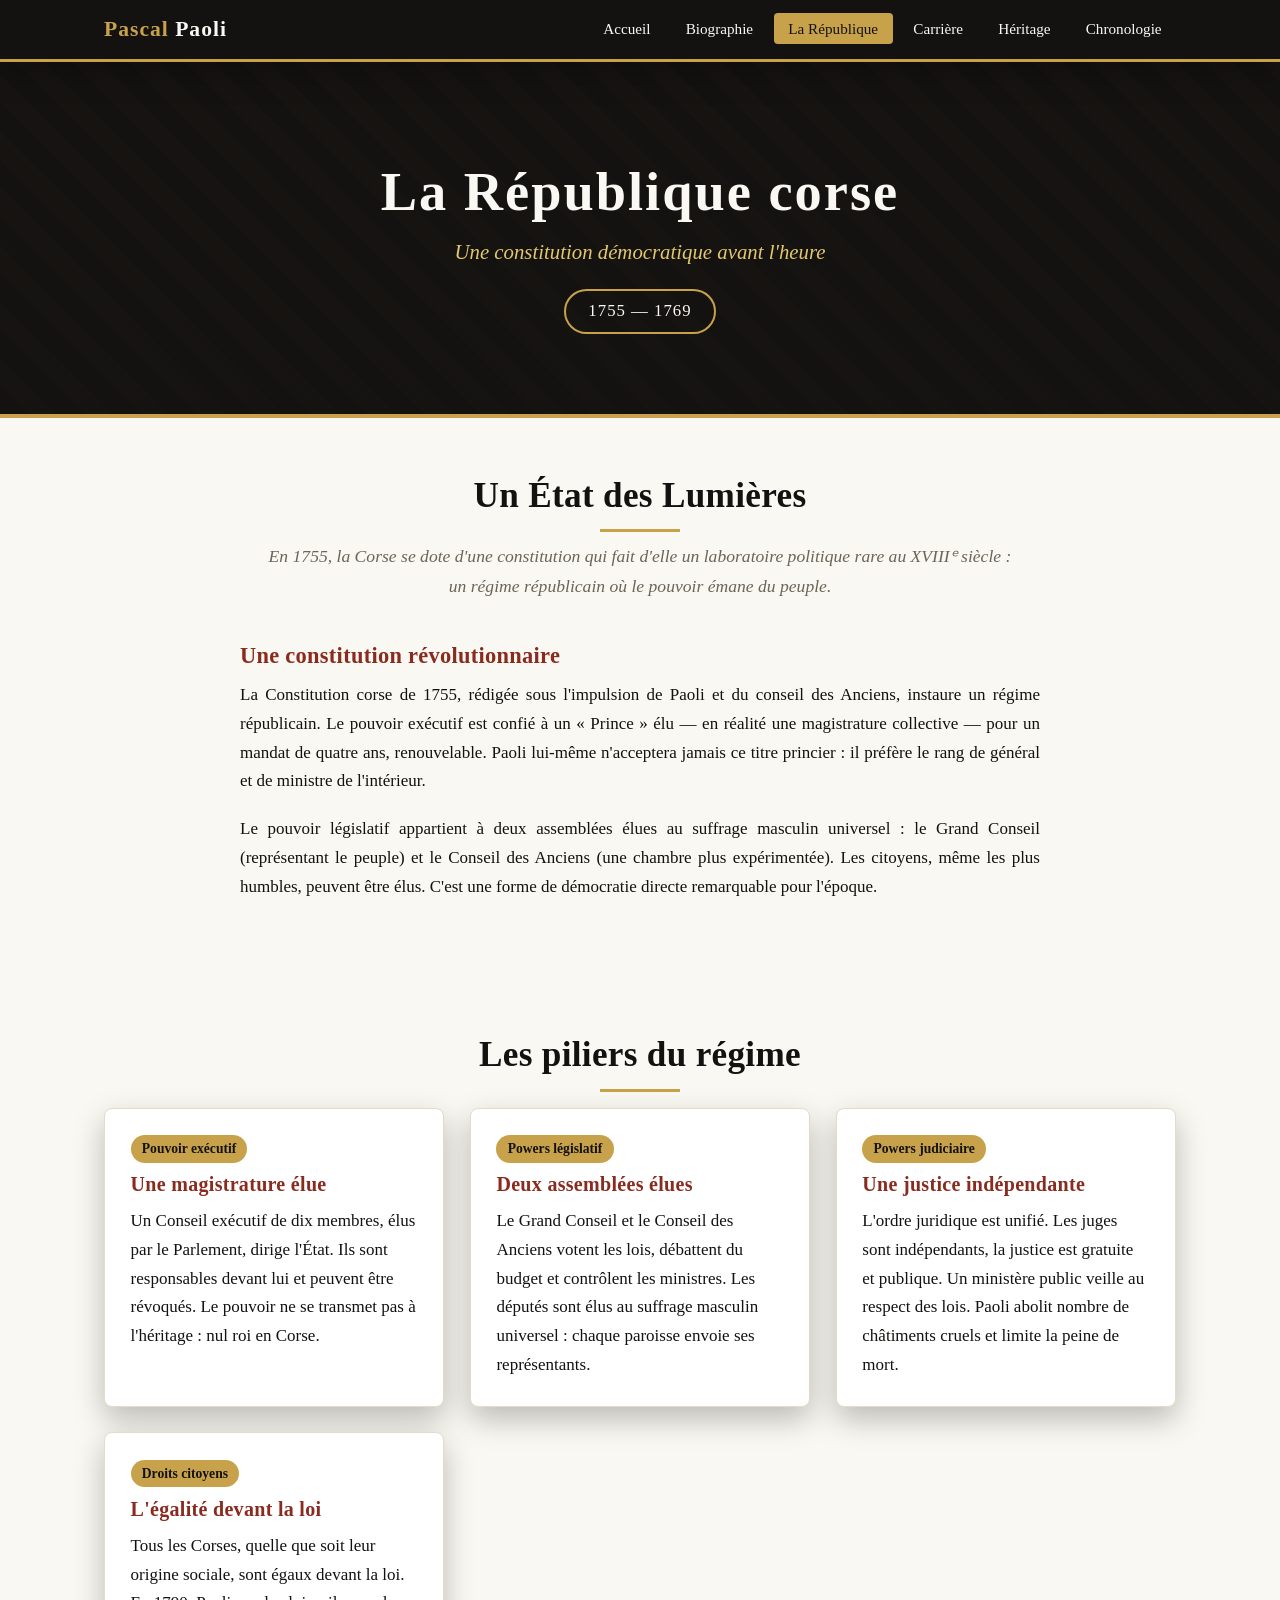
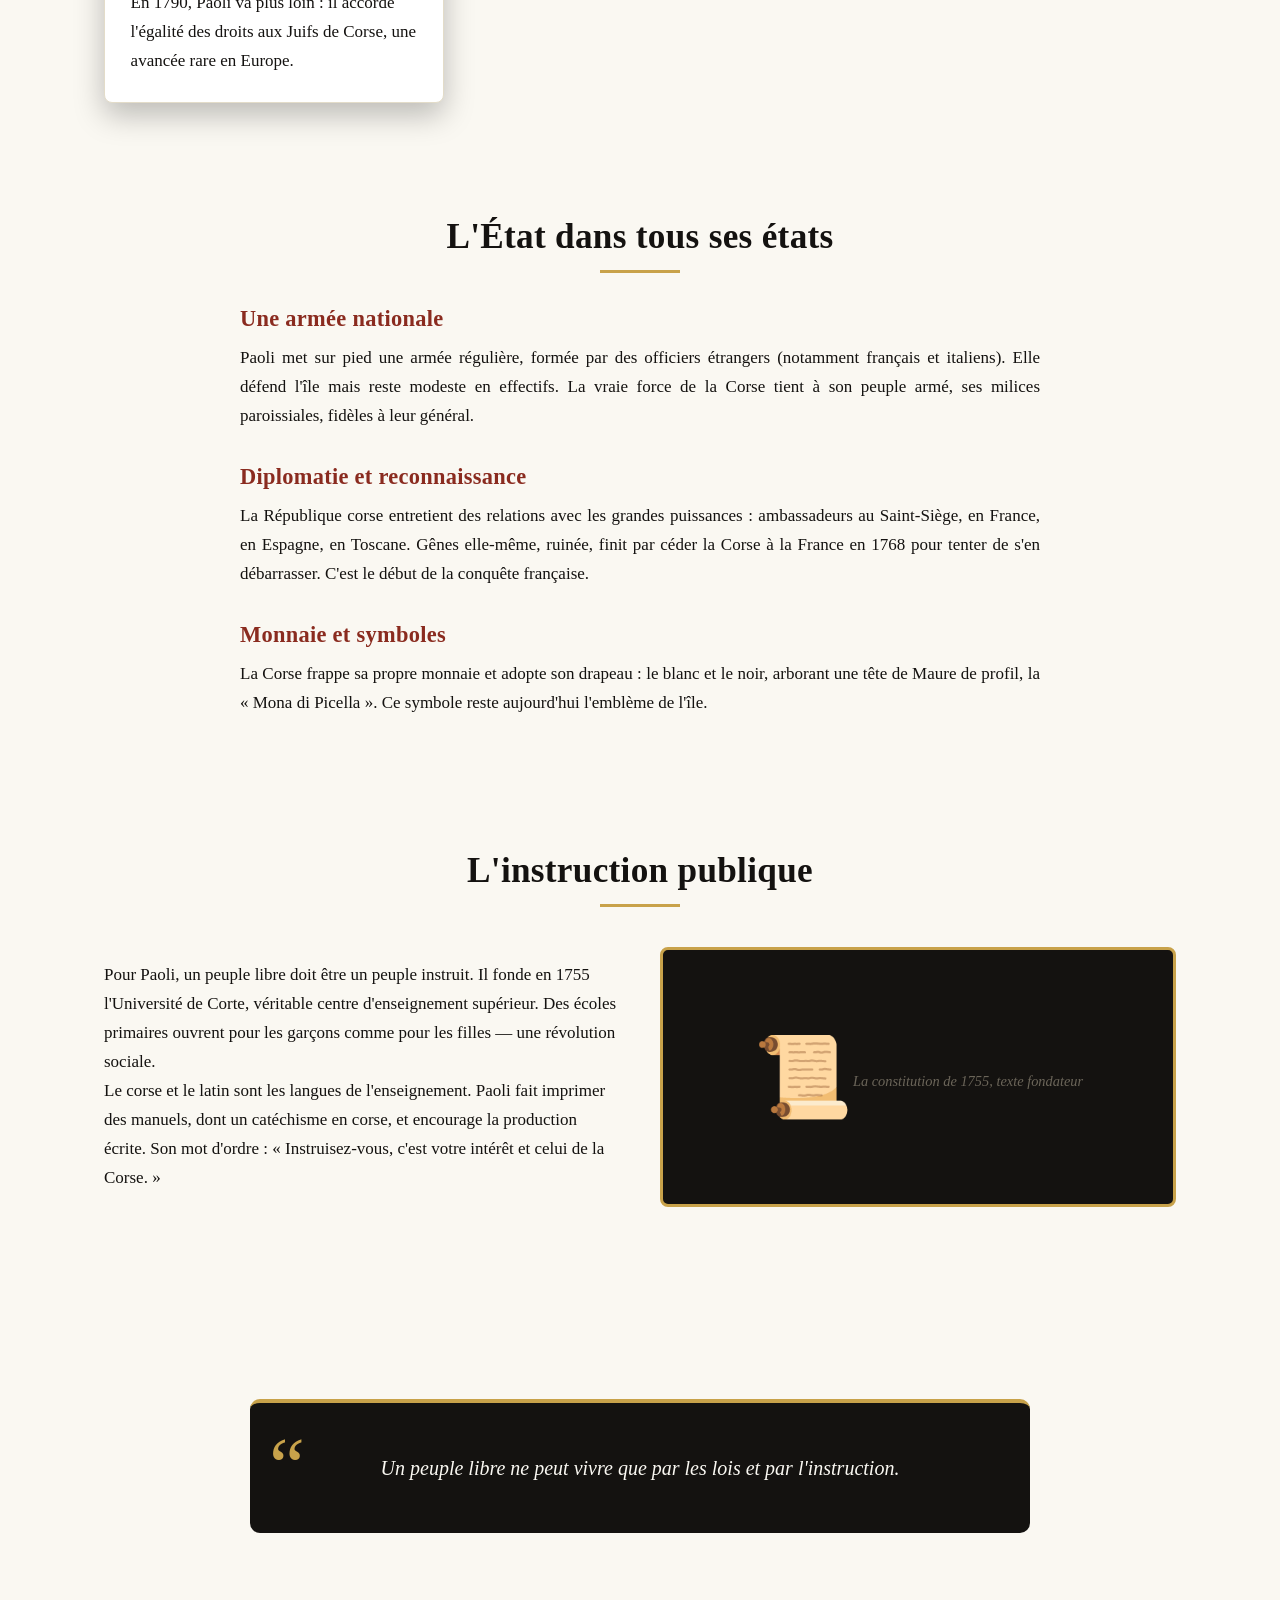
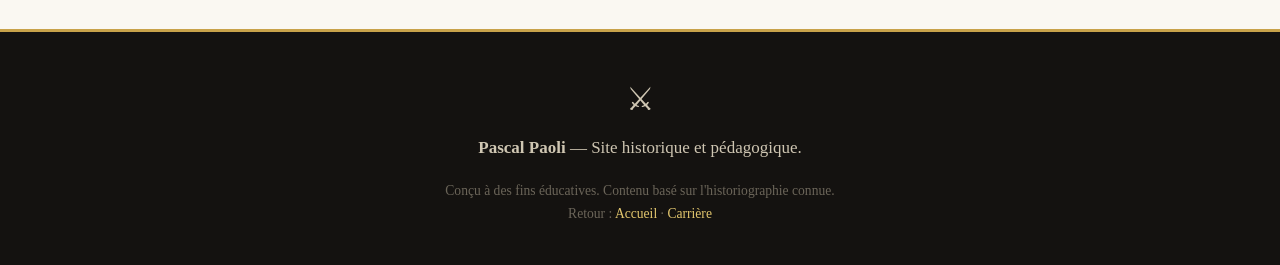
==== republique.html @ 72047bb4 "Page République corse\n</parameter> <parameter=owner> Dorian2B" ====
<!DOCTYPE html>
<html lang="fr">
<head>
  <meta charset="UTF-8">
  <meta name="viewport" content="width=device-width, initial-scale=1.0">
  <title>La République corse — Pascal Paoli</title>
  <meta name="description" content="Les institutions de la République corse sous Pascal Paoli : constitution de 1755, séparation des pouvoirs et démocratie.">
  <link rel="stylesheet" href="css/style.css">
</head>
<body>

  <nav>
    <div class="nav-container">
      <div class="nav-logo">Pascal <span>Paoli</span></div>
      <button class="menu-toggle" aria-label="Ouvrir le menu">☰</button>
      <ul class="nav-links">
        <li><a href="index.html">Accueil</a></li>
        <li><a href="biographie.html">Biographie</a></li>
        <li><a href="republique.html">La République</a></li>
        <li><a href="carriere.html">Carrière</a></li>
        <li><a href="heritage.html">Héritage</a></li>
        <li><a href="chronologie.html">Chronologie</a></li>
      </ul>
    </div>
  </nav>

  <header class="hero">
    <h1>La République corse</h1>
    <p class="sous-titre">Une constitution démocratique avant l'heure</p>
    <span class="dates">1755 — 1769</span>
  </header>

  <main>
    <section class="container">
      <h2 class="section-title">Un État des Lumières</h2>
      <p class="section-lede">
        En 1755, la Corse se dote d'une constitution qui fait d'elle un laboratoire
        politique rare au XVIIIᵉ siècle : un régime républicain où le pouvoir émane
        du peuple.
      </p>

      <div class="prose">
        <h3>Une constitution révolutionnaire</h3>
        <p>
          La Constitution corse de 1755, rédigée sous l'impulsion de Paoli et du conseil
          des Anciens, instaure un régime républicain. Le pouvoir exécutif est confié à un
          « Prince » élu — en réalité une magistrature collective — pour un mandat de quatre
          ans, renouvelable. Paoli lui-même n'acceptera jamais ce titre princier : il préfère
          le rang de général et de ministre de l'intérieur.
        </p>
        <p>
          Le pouvoir législatif appartient à deux assemblées élues au suffrage masculin
          universel : le Grand Conseil (représentant le peuple) et le Conseil des Anciens
          (une chambre plus expérimentée). Les citoyens, même les plus humbles, peuvent
          être élus. C'est une forme de démocratie directe remarquable pour l'époque.
        </p>
      </div>
    </section>

    <section class="container">
      <h2 class="section-title">Les piliers du régime</h2>
      <div class="grid">
        <article class="card">
          <span class="annee">Pouvoir exécutif</span>
          <h3>Une magistrature élue</h3>
          <p>
            Un Conseil exécutif de dix membres, élus par le Parlement, dirige l'État.
            Ils sont responsables devant lui et peuvent être révoqués. Le pouvoir ne se
            transmet pas à l'héritage : nul roi en Corse.
          </p>
        </article>

        <article class="card">
          <span class="annee">Powers législatif</span>
          <h3>Deux assemblées élues</h3>
          <p>
            Le Grand Conseil et le Conseil des Anciens votent les lois, débattent du
            budget et contrôlent les ministres. Les députés sont élus au suffrage
            masculin universel : chaque paroisse envoie ses représentants.
          </p>
        </article>

        <article class="card">
          <span class="annee">Powers judiciaire</span>
          <h3>Une justice indépendante</h3>
          <p>
            L'ordre juridique est unifié. Les juges sont indépendants, la justice est
            gratuite et publique. Un ministère public veille au respect des lois. Paoli
            abolit nombre de châtiments cruels et limite la peine de mort.
          </p>
        </article>

        <article class="card">
          <span class="annee">Droits citoyens</span>
          <h3>L'égalité devant la loi</h3>
          <p>
            Tous les Corses, quelle que soit leur origine sociale, sont égaux devant
            la loi. En 1790, Paoli va plus loin : il accorde l'égalité des droits aux
            Juifs de Corse, une avancée rare en Europe.
          </p>
        </article>
      </div>
    </section>

    <section class="container">
      <h2 class="section-title">L'État dans tous ses états</h2>
      <div class="prose">
        <h3>Une armée nationale</h3>
        <p>
          Paoli met sur pied une armée régulière, formée par des officiers étrangers
          (notamment français et italiens). Elle défend l'île mais reste modeste en
          effectifs. La vraie force de la Corse tient à son peuple armé, ses milices
          paroissiales, fidèles à leur général.
        </p>

        <h3>Diplomatie et reconnaissance</h3>
        <p>
          La République corse entretient des relations avec les grandes puissances :
          ambassadeurs au Saint-Siège, en France, en Espagne, en Toscane. Gênes elle-même,
          ruinée, finit par céder la Corse à la France en 1768 pour tenter de s'en
          débarrasser. C'est le début de la conquête française.
        </p>

        <h3>Monnaie et symboles</h3>
        <p>
          La Corse frappe sa propre monnaie et adopte son drapeau : le blanc et le noir,
          arborant une tête de Maure de profil, la « Mona di Picella ». Ce symbole reste
          aujourd'hui l'emblème de l'île.
        </p>
      </div>
    </section>

    <section class="container">
      <h2 class="section-title">L'instruction publique</h2>
      <div class="bloc-double">
        <div class="texte">
          <p>
            Pour Paoli, un peuple libre doit être un peuple instruit. Il fonde en 1755
            l'Université de Corte, véritable centre d'enseignement supérieur. Des écoles
            primaires ouvrent pour les garçons comme pour les filles — une révolution sociale.
          </p>
          <p>
            Le corse et le latin sont les langues de l'enseignement. Paoli fait imprimer
            des manuels, dont un catéchisme en corse, et encourage la production écrite.
            Son mot d'ordre : « Instruisez-vous, c'est votre intérêt et celui de la Corse. »
          </p>
        </div>
        <figure class="bloc-image">
          <div class="portrait">📜</div>
          <figcaption>La constitution de 1755, texte fondateur</figcaption>
        </figure>
      </div>
    </section>

    <section class="container">
      <blockquote class="quote">
        <p>Un peuple libre ne peut vivre que par les lois et par l'instruction.</p>
        <cite — attribué à Pascal Paoli</cite>
      </blockquote>
    </section>
  </main>

  <footer>
    <div class="blason">⚔</div>
    <p><strong>Pascal Paoli</strong> — Site historique et pédagogique.</p>
    <p class="petit">Conçu à des fins éducatives. Contenu basé sur l'historiographie connue.<br>
      Retour&nbsp;: <a href="index.html">Accueil</a> &middot; <a href="carriere.html">Carrière</a></p>
  </footer>

  <script src="js/script.js"></script>
</body>
</html>
---- css/style.css ----
/* ============================================================
   Pascal Paoli — Feuille de style
   Thème : sobre, historique, inspiré du drapeau corse.
   ============================================================ */
:root {
  --noir: #141210; --noir-doux: #1f1b17; --blanc: #faf8f2;
  --or: #c8a24a; --or-clair: #e3c76e; --rouge: #8a2b1f; --gris: #6b6559;
  --max-width: 1120px; --ombrure: 0 12px 30px rgba(0,0,0,0.25);
}
* { margin: 0; padding: 0; box-sizing: border-box; }
html { scroll-behavior: smooth; }
body {
  font-family: Georgia,"Times New Roman",serif; color: var(--noir);
  background: var(--blanc); line-height: 1.7; font-size: 17px;
}
h1,h2,h3,h4 {
  font-family:"Palatino Linotype","Book Antiqua",Georgia,serif;
  color: var(--noir); line-height: 1.25; letter-spacing: 0.3px;
}
a { color: var(--rouge); text-decoration: none; transition: color .2s; }
a:hover { color: var(--or); }
img { max-width: 100%; height: auto; display: block; }
nav {
  position: sticky; top: 0; z-index: 100; background: var(--noir);
  color: var(--blanc); border-bottom: 3px solid var(--or); box-shadow: var(--ombrure);
}
.nav-container {
  max-width: var(--max-width); margin: 0 auto; display: flex;
  align-items: center; justify-content: space-between; padding: .7rem 1.5rem; flex-wrap: wrap;
}
.nav-logo { font-family:"Palatino Linotype",serif; font-size: 1.35rem; font-weight: bold; color: var(--or); letter-spacing: 1px; }
.nav-logo span { color: var(--blanc); }
.nav-links { display: flex; gap: .4rem; list-style: none; flex-wrap: wrap; }
.nav-links a {
  color: var(--blanc); padding: .45rem .9rem; border-radius: 4px;
  font-size: .95rem; transition: all .2s;
}
.nav-links a:hover, .nav-links a.active { background: var(--or); color: var(--noir); }
.menu-toggle { display: none; background: none; border: none; color: var(--or); font-size: 1.6rem; cursor: pointer; }
.hero {
  background: linear-gradient(rgba(20,18,16,.78),rgba(20,18,16,.85)),
    repeating-linear-gradient(45deg,var(--noir) 0 20px,var(--noir-doux) 20px 40px);
  color: var(--blanc); text-align: center; padding: 6rem 1.5rem 5rem; border-bottom: 4px solid var(--or);
}
.hero h1 { font-size: 3.4rem; color: var(--blanc); letter-spacing: 2px; margin-bottom: .5rem; }
.hero .sous-titre { font-size: 1.3rem; color: var(--or-clair); font-style: italic; margin-bottom: 1.2rem; }
.hero .dates {
  display: inline-block; border: 2px solid var(--or); padding: .4rem 1.4rem;
  border-radius: 30px; font-size: 1.05rem; letter-spacing: 1px;
}
.hero p.intro { max-width: 720px; margin: 1.8rem auto 0; font-size: 1.1rem; color: #e6dfcf; }
.container { max-width: var(--max-width); margin: 0 auto; padding: 3.5rem 1.5rem; }
.section-title {
  font-size: 2.2rem; text-align: center; margin-bottom: .6rem; color: var(--noir); position: relative;
}
.section-title::after { content:""; display:block; width:80px; height:3px; background:var(--or); margin:.7rem auto 0; }
.section-lede {
  text-align: center; max-width: 760px; margin: 0 auto 2.5rem;
  color: var(--gris); font-style: italic; font-size: 1.1rem;
}
.grid { display: grid; gap: 1.6rem; grid-template-columns: repeat(auto-fit,minmax(280px,1fr)); margin-top: 1rem; }
.card {
  background:#fff; border:1px solid #e3dcc9; border-radius:8px; padding:1.6rem;
  box-shadow: var(--ombrure); transition: transform .2s, box-shadow .2s;
}
.card:hover { transform: translateY(-4px); box-shadow: 0 18px 40px rgba(0,0,0,.3); }
.card h3 { color: var(--rouge); margin-bottom:.6rem; font-size:1.25rem; }
.card .annee {
  display:inline-block; background:var(--or); color:var(--noir); padding:.15rem .7rem;
  border-radius:20px; font-size:.85rem; font-weight:bold; margin-bottom:.6rem;
}
.prose { max-width: 800px; margin: 0 auto; }
.prose p { margin-bottom: 1.2rem; text-align: justify; }
.prose h3 { font-size:1.4rem; color:var(--rouge); margin:2rem 0 .7rem; }
.bloc-double { display:grid; grid-template-columns:1fr 1fr; gap:2.5rem; align-items:center; margin:2.5rem 0; }
.bloc-double .texte h3 { font-size:1.6rem; color:var(--rouge); margin-bottom:.8rem; }
.bloc-image {
  background:var(--noir); border:3px solid var(--or); border-radius:8px; padding:1rem;
  text-align:center; color:var(--or-clair); min-height:260px; display:flex; align-items:center; justify-content:center;
}
.bloc-image .portrait { font-size:5rem; line-height:1; }
.bloc-image figcaption { font-style:italic; font-size:.9rem; color:var(--gris); margin-top:.6rem; }
.timeline { position:relative; max-width:800px; margin:1rem auto 0; padding-left:2.5rem; border-left:3px solid var(--or); }
.timeline-item {
  position:relative; margin-bottom:2rem; padding:1rem 1.4rem; background:#fff;
  border-radius:8px; box-shadow:var(--ombrure); border:1px solid #e3dcc9;
}
.timeline-item::before {
  content:""; position:absolute; left:-2.95rem; top:1.4rem; width:14px; height:14px;
  background:var(--or); border-radius:50%; border:3px solid var(--noir);
}
.timeline-item .annee { font-weight:bold; color:var(--rouge); font-size:1.1rem; }
.timeline-item h4 { margin:.3rem 0; font-size:1.15rem; }
.quote {
  max-width:780px; margin:2.5rem auto; text-align:center; padding:2rem; background:var(--noir);
  color:var(--blanc); border-radius:10px; border-top:4px solid var(--or); position:relative;
}
.quote::before {
  content:"“"; font-size:5rem; color:var(--or); position:absolute; top:-.3rem; left:1.2rem;
  font-family:Georgia,serif;
}
.quote p { font-style:italic; font-size:1.25rem; padding-top:1rem; }
.quote cite { display:block; margin-top:1rem; color:var(--or-clair); font-size:1rem; }
table {
  width:100%; border-collapse:collapse; margin-top:1.5rem; background:#fff;
  box-shadow:var(--ombrure); border-radius:8px; overflow:hidden;
}
th,td { padding:.9rem 1.2rem; text-align:left; border-bottom:1px solid #e3dcc9; }
th { background:var(--noir); color:var(--or); font-family:"Palatino Linotype",serif; }
th:hover { background:var(--noir-doux); }
tr:hover td { background:#f7f1e3; }
.chiffres { display:grid; grid-template-columns:repeat(auto-fit,minmax(160px,1fr)); gap:1.2rem; margin:2.5rem 0; }
.chiffre {
  text-align:center; padding:1.6rem 1rem; background:var(--noir); color:var(--blanc);
  border-radius:8px; border-bottom:4px solid var(--or);
}
.chiffre .nombre { font-size:2.6rem; color:var(--or-clair); font-family:"Palatino Linotype",serif; display:block; }
.chiffre .label { font-size:.95rem; color:#d8cfba; }
footer {
  background:var(--noir); color:#cfc6b2; text-align:center; padding:2.5rem 1.5rem; border-top:3px solid var(--or);
}
footer .blason { font-size:2rem; margin-bottom:.5rem; }
footer a { color:var(--or-clair); } footer a:hover { color:var(--or); }
.petit { font-size:.85rem; color:var(--gris); margin-top:1rem; }
@media (max-width:768px) {
  .hero h1 { font-size:2.4rem; } .hero .sous-titre { font-size:1.1rem; }
  .menu-toggle { display:block; }
  .nav-links { display:none; flex-direction:column; width:100%; padding-top:.8rem; }
  .nav-links.open { display:flex; } .nav-container { flex-wrap:wrap; }
  .bloc-double { grid-template-columns:1fr; gap:1.5rem; }
}
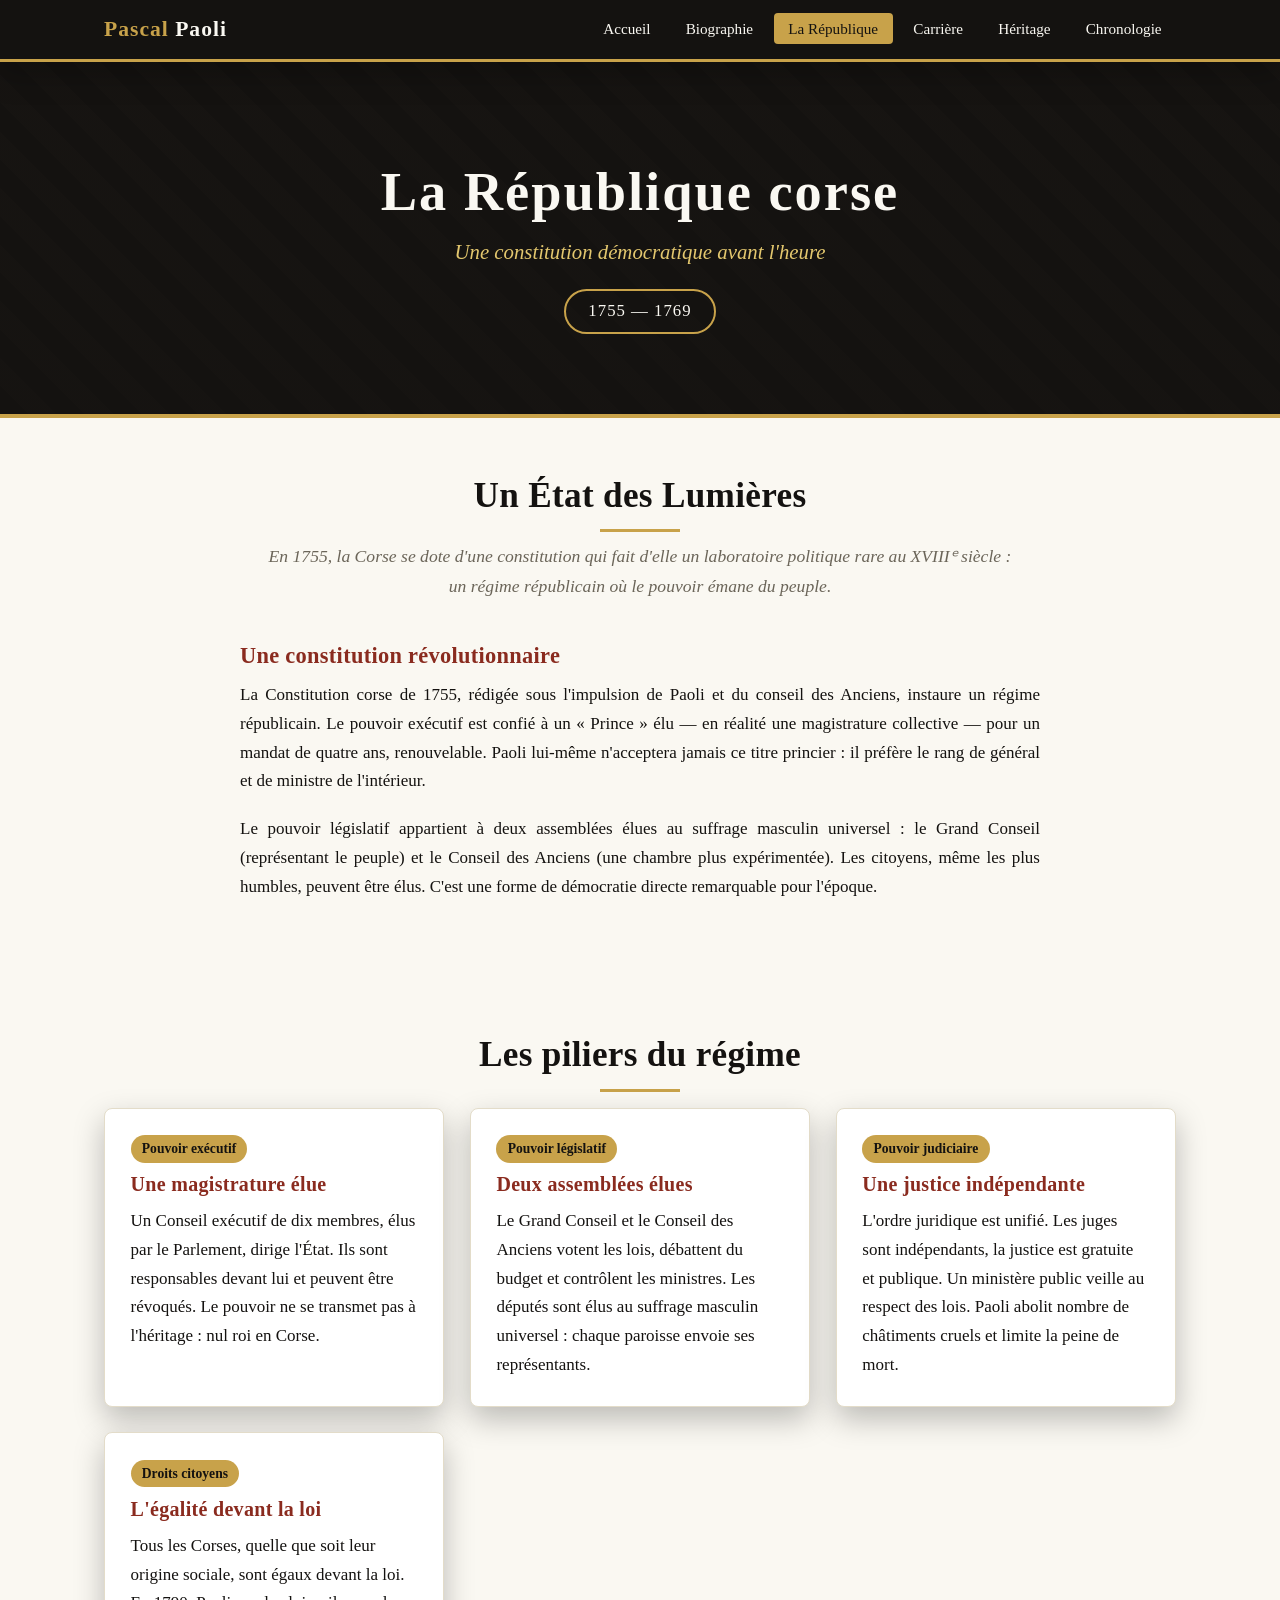
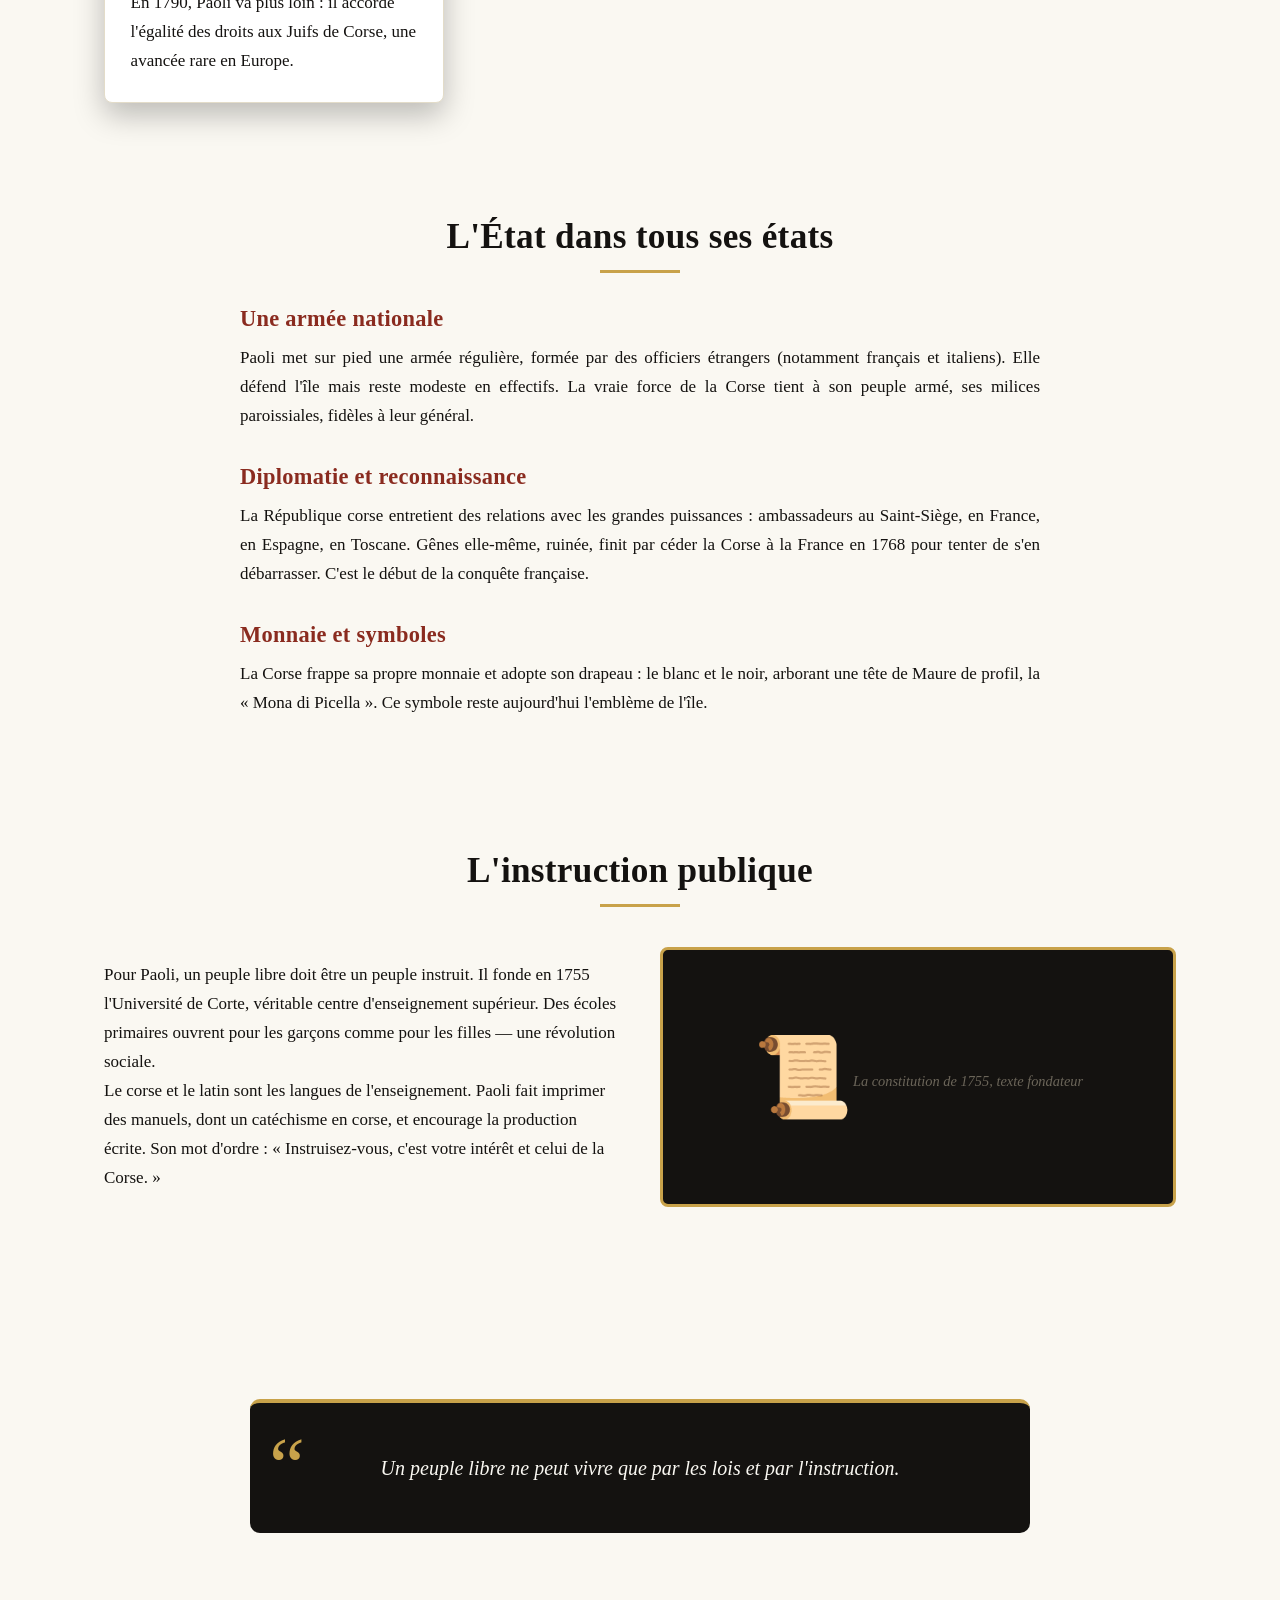
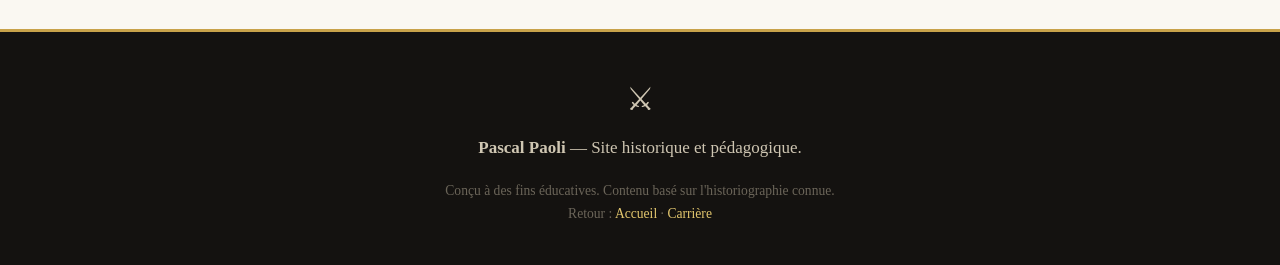
==== commit dbe30057: "Corrections de coquilles (Pouvoir, s'effacer)" ====
--- a/republique.html
+++ b/republique.html
@@ -71,7 +71,7 @@
         </article>
 
         <article class="card">
-          <span class="annee">Powers législatif</span>
+          <span class="annee">Pouvoir législatif</span>
           <h3>Deux assemblées élues</h3>
           <p>
             Le Grand Conseil et le Conseil des Anciens votent les lois, débattent du
@@ -81,7 +81,7 @@
         </article>
 
         <article class="card">
-          <span class="annee">Powers judiciaire</span>
+          <span class="annee">Pouvoir judiciaire</span>
           <h3>Une justice indépendante</h3>
           <p>
             L'ordre juridique est unifié. Les juges sont indépendants, la justice est
